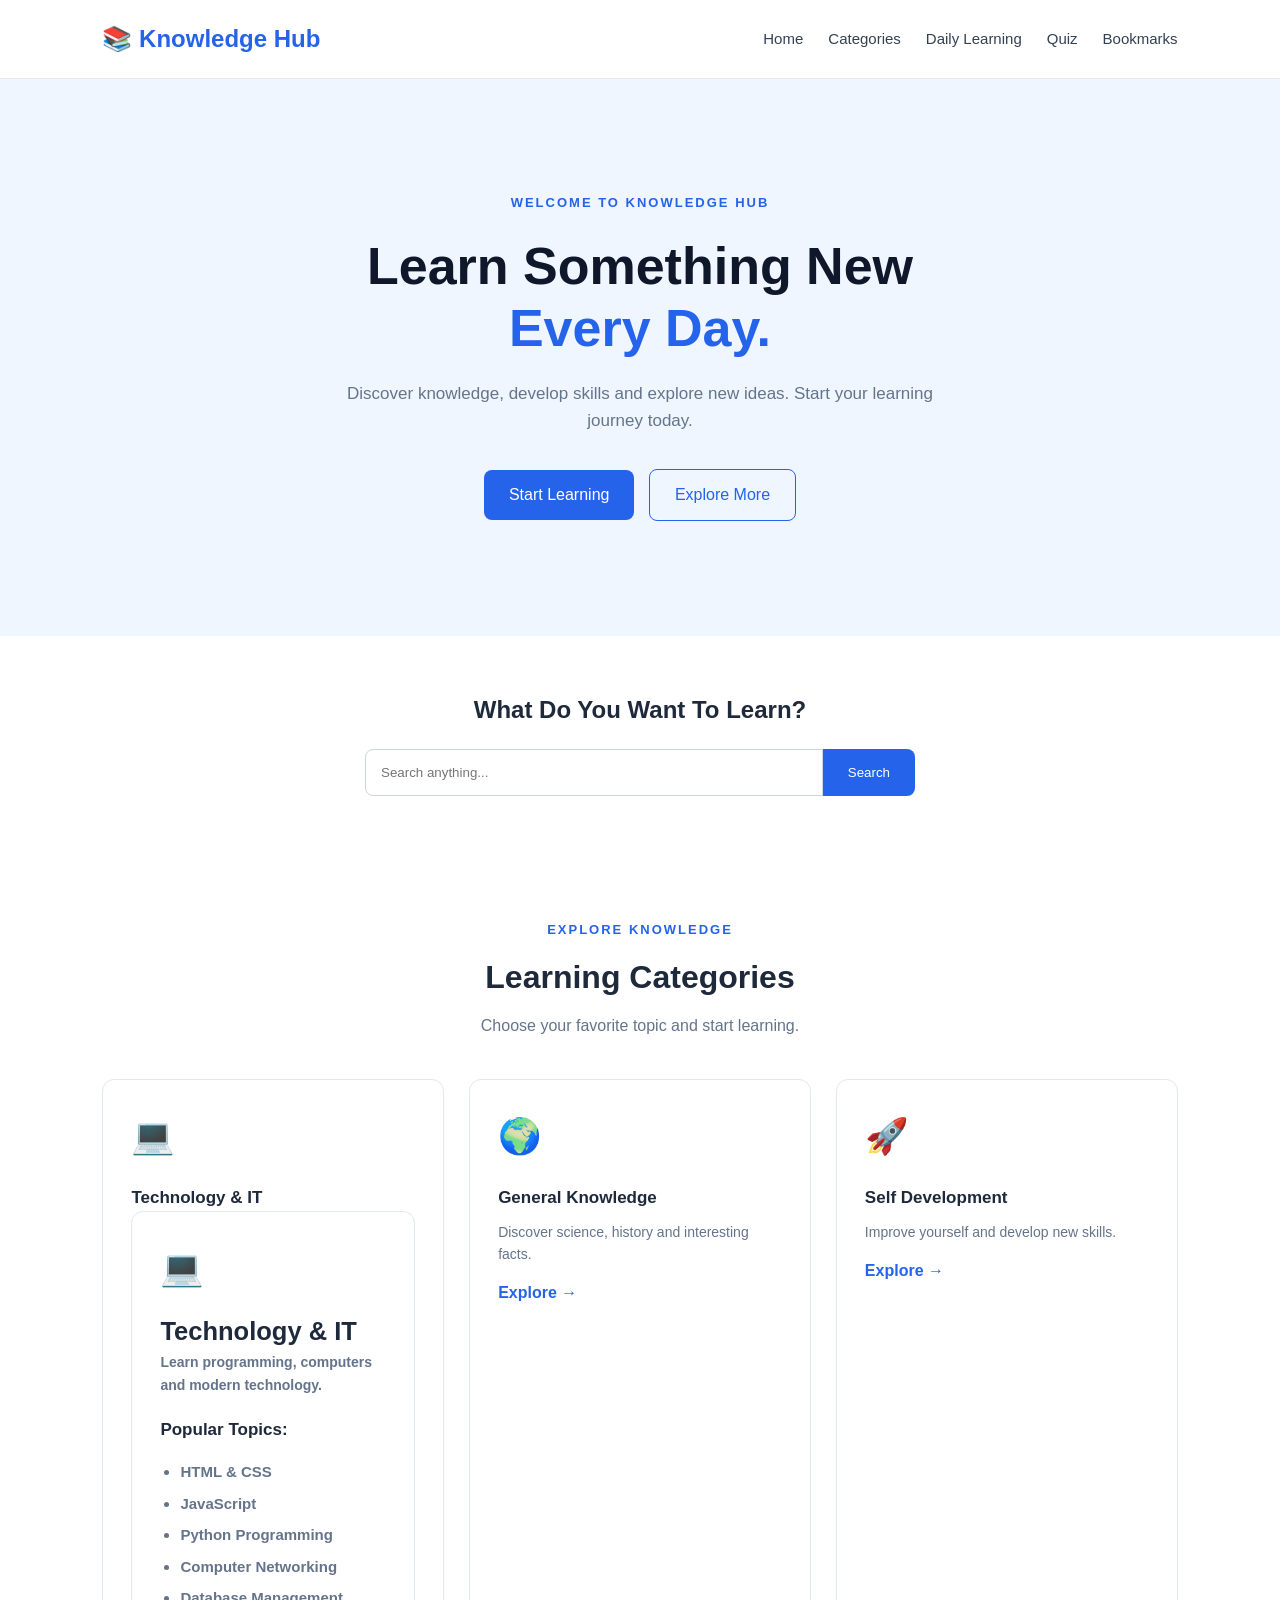
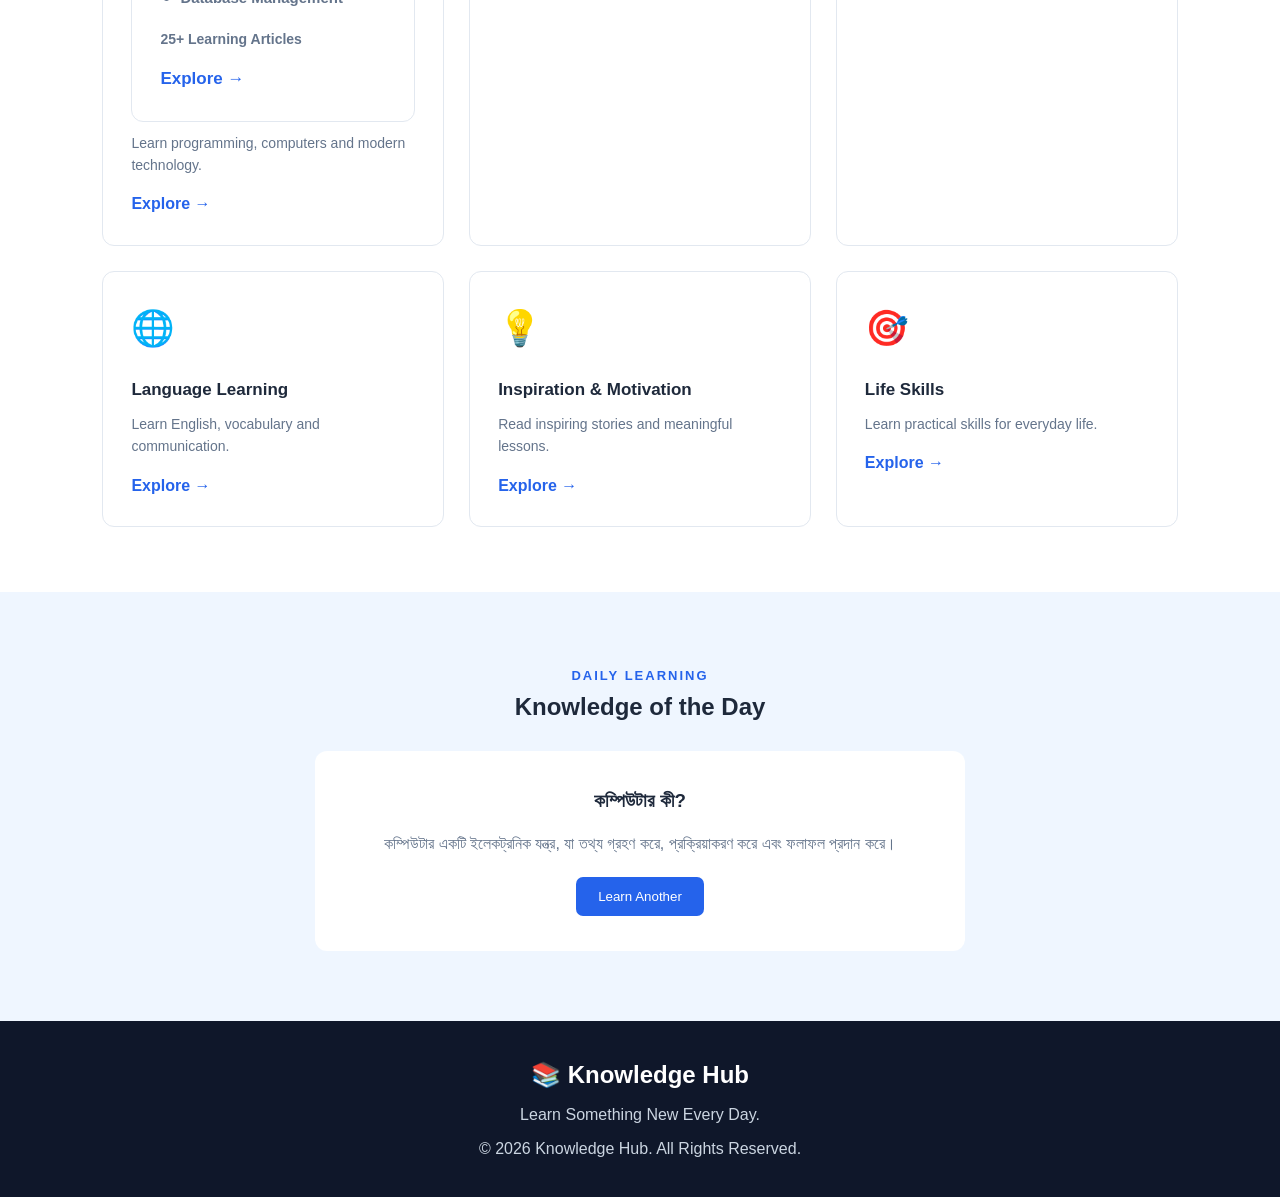
==== index.html @ b512ef6d "Knowledge Hub" ====
<!DOCTYPE html>
<html lang="bn">
<head>
    <meta charset="UTF-8">
    <meta name="viewport" content="width=device-width, initial-scale=1.0">
    <title>Knowledge Hub - Learn Every Day</title>
    <link rel="stylesheet" href="style.css">
</head>
<body>

    <!-- Navigation -->
    <header>
        <nav class="navbar">
            <a href="index.html" class="logo">
                <span>📚</span> Knowledge Hub
            </a>

            <ul class="nav-links">
                <li><a href="index.html">Home</a></li>
                <li><a href="#categories">Categories</a></li>
                <li><a href="#daily">Daily Learning</a></li>
                <li><a href="quiz.html">Quiz</a></li>
                <li><a href="pages/bookmarks.html">Bookmarks</a></li>
            </ul>
        </nav>
    </header>

    <!-- Hero Section -->
    <section class="hero">
        <div class="hero-content">
            <span class="tag">WELCOME TO KNOWLEDGE HUB</span>

            <h1>
                Learn Something New
                <span>Every Day.</span>
            </h1>

            <p>
                Discover knowledge, develop skills and explore
                new ideas. Start your learning journey today.
            </p>

            <div class="hero-buttons">
                <a href="#categories" class="btn primary">
                    Start Learning
                </a>

                <a href="#daily" class="btn secondary">
                    Explore More
                </a>
            </div>
        </div>
    </section>

    <!-- Search Section -->
    <section class="search-section">
        <h2>What Do You Want To Learn?</h2>

        <div class="search-box">
            <input
                type="text"
                id="searchInput"
                placeholder="Search anything..."
            >
            <button onclick="searchContent()">Search</button>
        </div>

        <p id="searchMessage"></p>
    </section>

    <!-- Categories -->
    <section class="categories section" id="categories">

        <div class="section-heading">
            <span>EXPLORE KNOWLEDGE</span>
            <h2>Learning Categories</h2>
            <p>Choose your favorite topic and start learning.</p>
        </div>

        <div class="category-grid">

            <div class="category-card" data-search="technology it programming computer">
                <div class="category-icon">💻</div>
                <h3>
                    Technology & IT

<div class="category-card" data-search="technology it programming computer">

    <div class="category-icon">💻</div>

    <h2>Technology & IT</h2>

    <p>
        Learn programming, computers and modern technology.
    </p>

    <h3>Popular Topics:</h3>

    <ul class="topic-list">
        <li>HTML & CSS</li>
        <li>JavaScript</li>
        <li>Python Programming</li>
        <li>Computer Networking</li>
        <li>Database Management</li>
    </ul>

    <p class="article-count">
        25+ Learning Articles
    </p>

    <a href="html-css.html">
        Explore →
    </a>

</div>


                </h3>
                <p>Learn programming, computers and modern technology.</p>
                <a href="pages/categories.html?category=technology">Explore →</a>
            </div>

            <div class="category-card" data-search="general knowledge science history">
                <div class="category-icon">🌍</div>
                <h3>General Knowledge</h3>
                <p>Discover science, history and interesting facts.</p>
                <a href="pages/categories.html?category=general">Explore →</a>
            </div>

            <div class="category-card" data-search="self development skills success">
                <div class="category-icon">🚀</div>
                <h3>Self Development</h3>
                <p>Improve yourself and develop new skills.</p>
                <a href="pages/categories.html?category=self">Explore →</a>
            </div>

            <div class="category-card" data-search="language english grammar vocabulary">
                <div class="category-icon">🌐</div>
                <h3>Language Learning</h3>
                <p>Learn English, vocabulary and communication.</p>
                <a href="pages/categories.html?category=language">Explore →</a>
            </div>

            <div class="category-card" data-search="inspiration motivation stories">
                <div class="category-icon">💡</div>
                <h3>Inspiration & Motivation</h3>
                <p>Read inspiring stories and meaningful lessons.</p>
                <a href="pages/categories.html?category=inspiration">Explore →</a>
            </div>

            <div class="category-card" data-search="life skills career business">
                <div class="category-icon">🎯</div>
                <h3>Life Skills</h3>
                <p>Learn practical skills for everyday life.</p>
                <a href="pages/categories.html?category=life">Explore →</a>
            </div>

        </div>
    </section>

    <!-- Daily Learning -->
    <section class="daily-section" id="daily">
        <div class="daily-content">
            <span>DAILY LEARNING</span>
            <h2>Knowledge of the Day</h2>

            <div class="daily-card">
                <h3 id="dailyTitle">আজকের শিক্ষণীয় বিষয়</h3>
                <p id="dailyText">
                    প্রতিদিন নতুন কিছু শেখা আমাদের জ্ঞান ও দক্ষতা
                    বৃদ্ধিতে সাহায্য করে।
                </p>
                <button onclick="newLearning()">Learn Another</button>
            </div>
        </div>
    </section>

    <!-- Footer -->
    <footer>
        <h2>📚 Knowledge Hub</h2>
        <p>Learn Something New Every Day.</p>
        <p>© 2026 Knowledge Hub. All Rights Reserved.</p>
    </footer>

    <script src="script.js"></script>

</body>
</html>
---- style.css ----
/* Basic Setup */
* {
    margin: 0;
    padding: 0;
    box-sizing: border-box;
}

html {
    scroll-behavior: smooth;
}

body {
    font-family: Arial, sans-serif;
    background: #ffffff;
    color: #1e293b;
    line-height: 1.6;
}

/* Navigation */
.navbar {
    display: flex;
    justify-content: space-between;
    align-items: center;
    padding: 20px 8%;
    background: #ffffff;
    border-bottom: 1px solid #e5e7eb;
}

.logo {
    font-size: 24px;
    font-weight: bold;
    color: #2563eb;
    text-decoration: none;
}

.nav-links {
    display: flex;
    list-style: none;
    gap: 25px;
}

.nav-links a {
    text-decoration: none;
    color: #334155;
    font-size: 15px;
}

.nav-links a:hover {
    color: #2563eb;
}

/* Hero */
.hero {
    padding: 110px 8%;
    background: #eff6ff;
    text-align: center;
}

.tag,
.section-heading span,
.daily-content > span {
    color: #2563eb;
    font-weight: bold;
    letter-spacing: 2px;
    font-size: 13px;
}

.hero h1 {
    font-size: 52px;
    line-height: 1.2;
    margin: 20px 0;
    color: #0f172a;
}

.hero h1 span {
    display: block;
    color: #2563eb;
}

.hero p {
    max-width: 600px;
    margin: auto;
    color: #64748b;
    font-size: 17px;
}

.hero-buttons {
    margin-top: 30px;
}

.btn {
    display: inline-block;
    padding: 12px 25px;
    border-radius: 8px;
    text-decoration: none;
    margin: 5px;
}

.primary {
    background: #2563eb;
    color: white;
}

.secondary {
    border: 1px solid #2563eb;
    color: #2563eb;
}

/* Search */
.search-section {
    text-align: center;
    padding: 55px 15px;
}

.search-section h2 {
    margin-bottom: 20px;
}

.search-box {
    display: flex;
    max-width: 550px;
    margin: auto;
}

.search-box input {
    flex: 1;
    padding: 15px;
    border: 1px solid #cbd5e1;
    border-radius: 8px 0 0 8px;
    outline: none;
}

.search-box button {
    padding: 15px 25px;
    background: #2563eb;
    color: white;
    border: none;
    border-radius: 0 8px 8px 0;
    cursor: pointer;
}

/* Categories */
.section {
    padding: 65px 8%;
}

.section-heading {
    text-align: center;
    margin-bottom: 40px;
}

.section-heading h2 {
    font-size: 32px;
    margin: 10px 0;
}

.section-heading p {
    color: #64748b;
}

.category-grid {
    display: grid;
    grid-template-columns: repeat(3, 1fr);
    gap: 25px;
}

.category-card {
    padding: 28px;
    border: 1px solid #e2e8f0;
    border-radius: 12px;
    transition: 0.3s;
    background: white;
}

.category-card:hover {
    transform: translateY(-5px);
    box-shadow: 0 10px 25px rgba(0,0,0,0.07);
    border-color: #2563eb;
}

.category-icon {
    font-size: 35px;
    margin-bottom: 15px;
}

.category-card h3 {
    margin-bottom: 10px;
}

.category-card p {
    color: #64748b;
    font-size: 14px;
    margin-bottom: 15px;
}

.category-card a {
    color: #2563eb;
    font-weight: bold;
    text-decoration: none;
}

/* Daily Learning */
.daily-section {
    padding: 70px 8%;
    background: #eff6ff;
    text-align: center;
}

.daily-card {
    max-width: 650px;
    margin: 25px auto 0;
    padding: 35px;
    background: white;
    border-radius: 12px;
}

.daily-card h3 {
    margin-bottom: 15px;
}

.daily-card p {
    color: #64748b;
}

.daily-card button {
    margin-top: 20px;
    padding: 12px 22px;
    background: #2563eb;
    color: white;
    border: none;
    border-radius: 7px;
    cursor: pointer;
}

/* Footer */
footer {
    text-align: center;
    padding: 35px 15px;
    background: #0f172a;
    color: white;
}

footer p {
    color: #cbd5e1;
    margin-top: 8px;
}

/* Responsive Design */
@media (max-width: 768px) {

    .navbar {
        flex-direction: column;
        gap: 15px;
    }

    .nav-links {
        flex-wrap: wrap;
        justify-content: center;
        gap: 15px;
    }

    .hero {
        padding: 75px 5%;
    }

    .hero h1 {
        font-size: 36px;
    }

    .category-grid {
        grid-template-columns: repeat(2, 1fr);
    }
}

@media (max-width: 500px) {
    .category-grid {
        grid-template-columns: 1fr;
    }

    .hero h1 {
        font-size: 30px;
    }
}

.topic-list {
    margin: 15px 0;
    padding-left: 20px;
    color: #64748b;
    line-height: 1.9;
    font-size: 15px;
}

.topic-list li {
    margin-bottom: 3px;
}

.category-card h3 {
    font-size: 17px;
    margin-top: 20px;
    color: #1e293b;
}

.article-count {
    font-size: 14px;
    color: #2563eb;
    font-weight: 600;
    margin: 12px 0;
}

.category-card {
    transition: 0.3s ease;
}

.category-card:hover {
    transform: translateY(-5px);
    box-shadow: 0 10px 25px rgba(0,0,0,0.08);
}




.skill-details {
    max-width: 900px;
    margin: 50px auto;
    padding: 30px;
    line-height: 1.8;
    color: #334155;
}

.skill-details h1 {
    color: #2563eb;
    font-size: 35px;
    margin-bottom: 15px;
}

.skill-details h2 {
    color: #1e293b;
    margin-top: 25px;
}

.skill-details p {
    font-size: 17px;
    margin-top: 10px;
}

.skill-details li {
    margin: 8px 0;
}

.skill-details a {
    display: inline-block;
    margin-top: 25px;
    color: #2563eb;
    text-decoration: none;
    font-weight: bold;
}









.quiz-container {
    max-width: 800px;
    margin: 50px auto;
    padding: 30px;
}

.quiz-container h1 {
    color: #2563eb;
    text-align: center;
}

.quiz-container > p {
    text-align: center;
    color: #64748b;
    margin-bottom: 30px;
}

.question {
    background: #ffffff;
    border: 1px solid #e2e8f0;
    padding: 20px;
    margin-bottom: 20px;
    border-radius: 12px;
}

.question h3 {
    color: #1e293b;
    margin-bottom: 15px;
}

.question label {
    display: block;
    margin: 12px 0;
    color: #475569;
    cursor: pointer;
}

.quiz-container button {
    background: #2563eb;
    color: white;
    border: none;
    padding: 12px 25px;
    border-radius: 8px;
    cursor: pointer;
    font-size: 16px;
}

#result {
    margin-top: 25px;
    color: #16a34a;
}
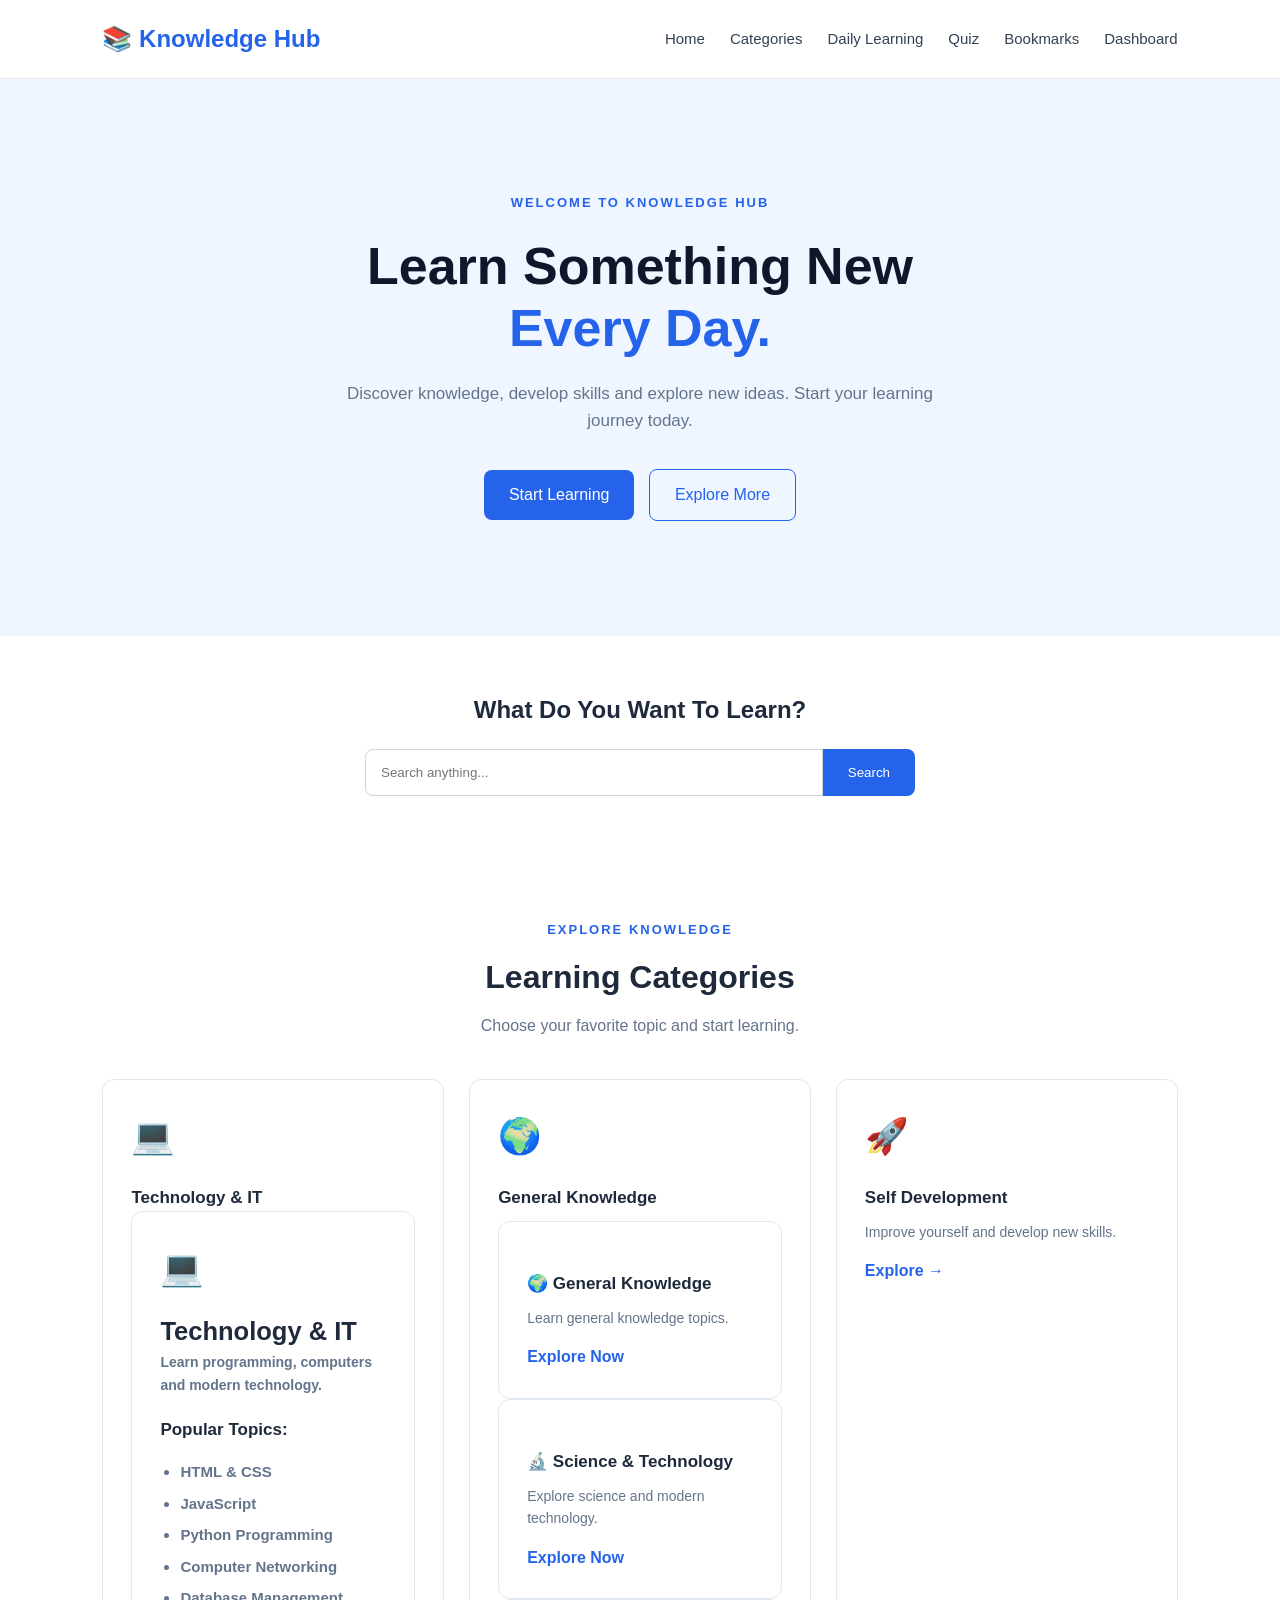
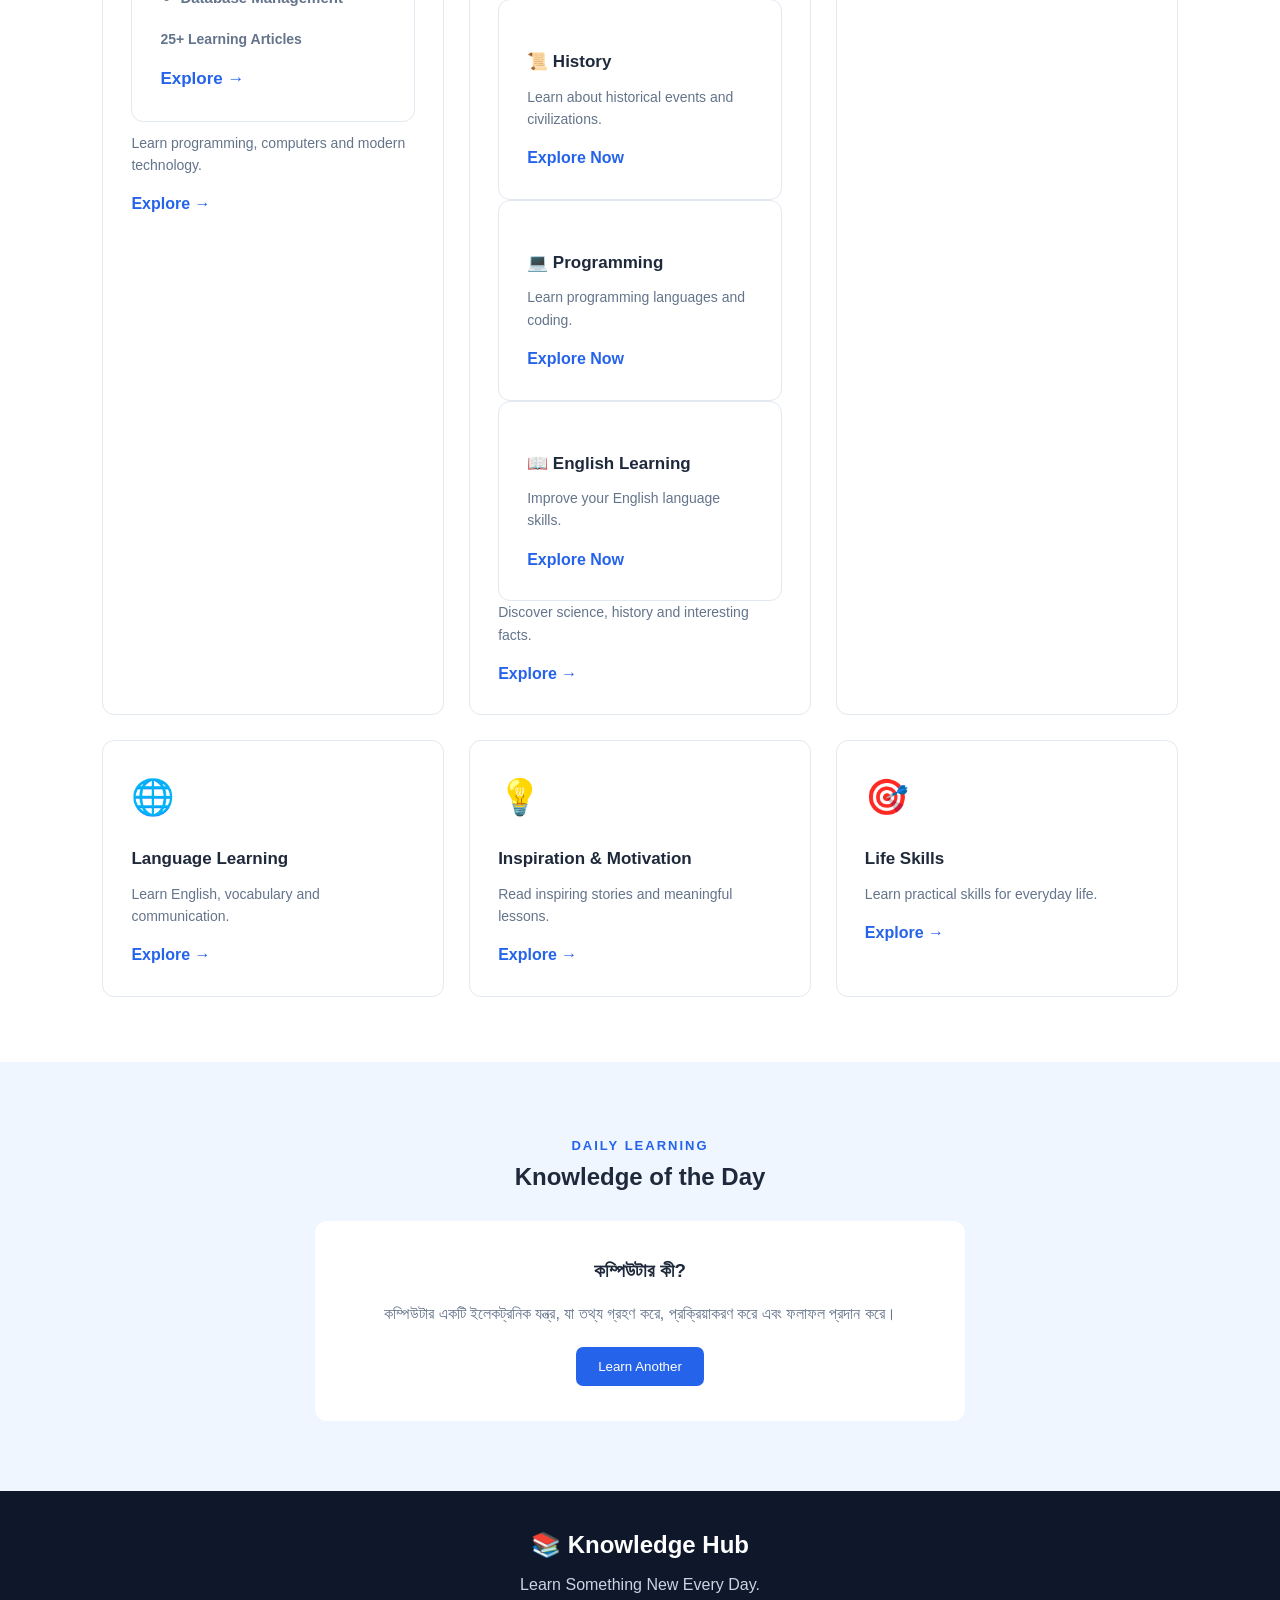
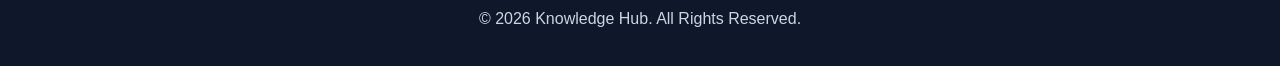
==== commit 480e2440: "Update Knowledge Hub" ====
--- a/index.html
+++ b/index.html
@@ -22,6 +22,7 @@
                 <li><a href="#daily">Daily Learning</a></li>
                 <li><a href="quiz.html">Quiz</a></li>
                 <li><a href="pages/bookmarks.html">Bookmarks</a></li>
+                <li><a href="dashboard.html"> Dashboard</a></li>
             </ul>
         </nav>
     </header>
@@ -124,6 +125,42 @@
             <div class="category-card" data-search="general knowledge science history">
                 <div class="category-icon">🌍</div>
                 <h3>General Knowledge</h3>
+
+<!-- General Knowledge -->
+<div class="category-card">
+    <h3>🌍 General Knowledge</h3>
+    <p>Learn general knowledge topics.</p>
+    <a href="general-knowledge.html">Explore Now</a>
+</div>
+
+<!-- Science & Technology -->
+<div class="category-card">
+    <h3>🔬 Science & Technology</h3>
+    <p>Explore science and modern technology.</p>
+    <a href="science-technology.html">Explore Now</a>
+</div>
+
+<!-- History -->
+<div class="category-card">
+    <h3>📜 History</h3>
+    <p>Learn about historical events and civilizations.</p>
+    <a href="history.html">Explore Now</a>
+</div>
+
+<!-- Programming -->
+<div class="category-card">
+    <h3>💻 Programming</h3>
+    <p>Learn programming languages and coding.</p>
+    <a href="programming.html">Explore Now</a>
+</div>
+
+<!-- English Learning -->
+<div class="category-card">
+    <h3>📖 English Learning</h3>
+    <p>Improve your English language skills.</p>
+    <a href="english-learning.html">Explore Now</a>
+</div>
+
                 <p>Discover science, history and interesting facts.</p>
                 <a href="pages/categories.html?category=general">Explore →</a>
             </div>
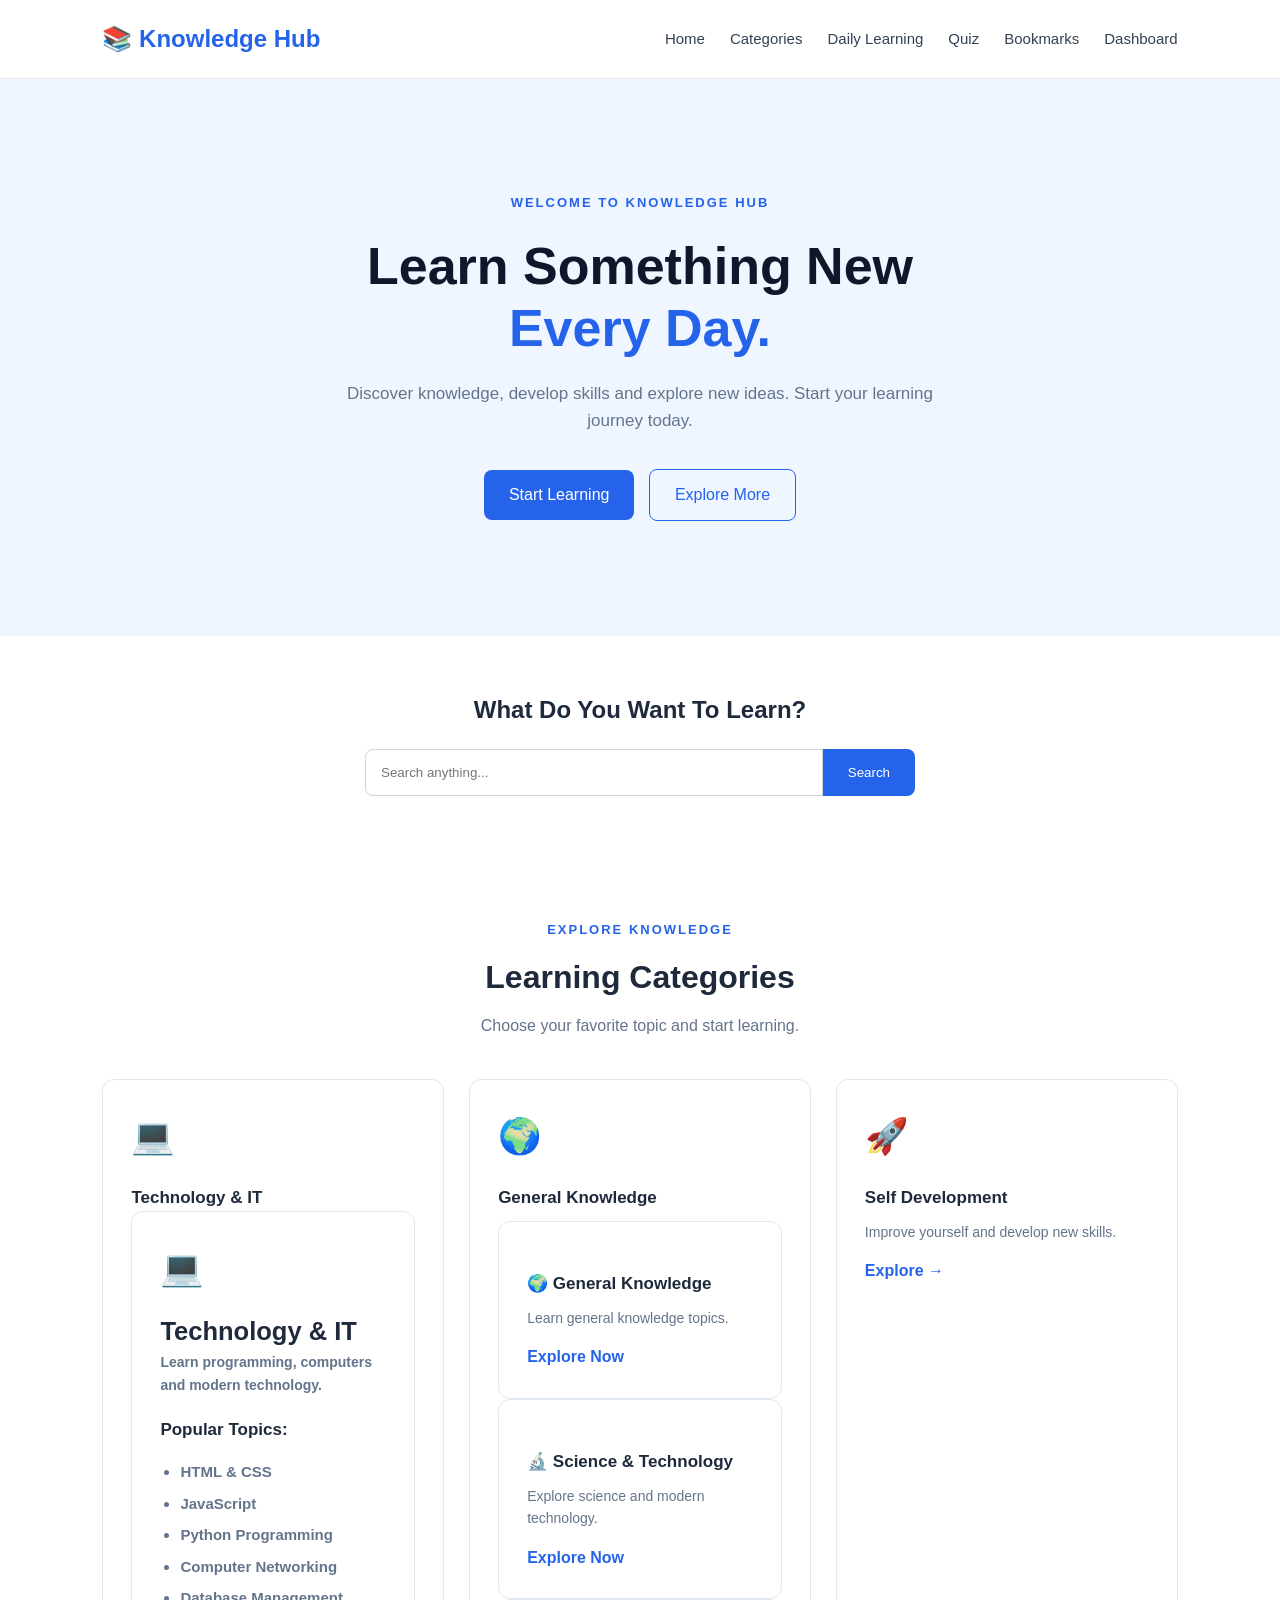
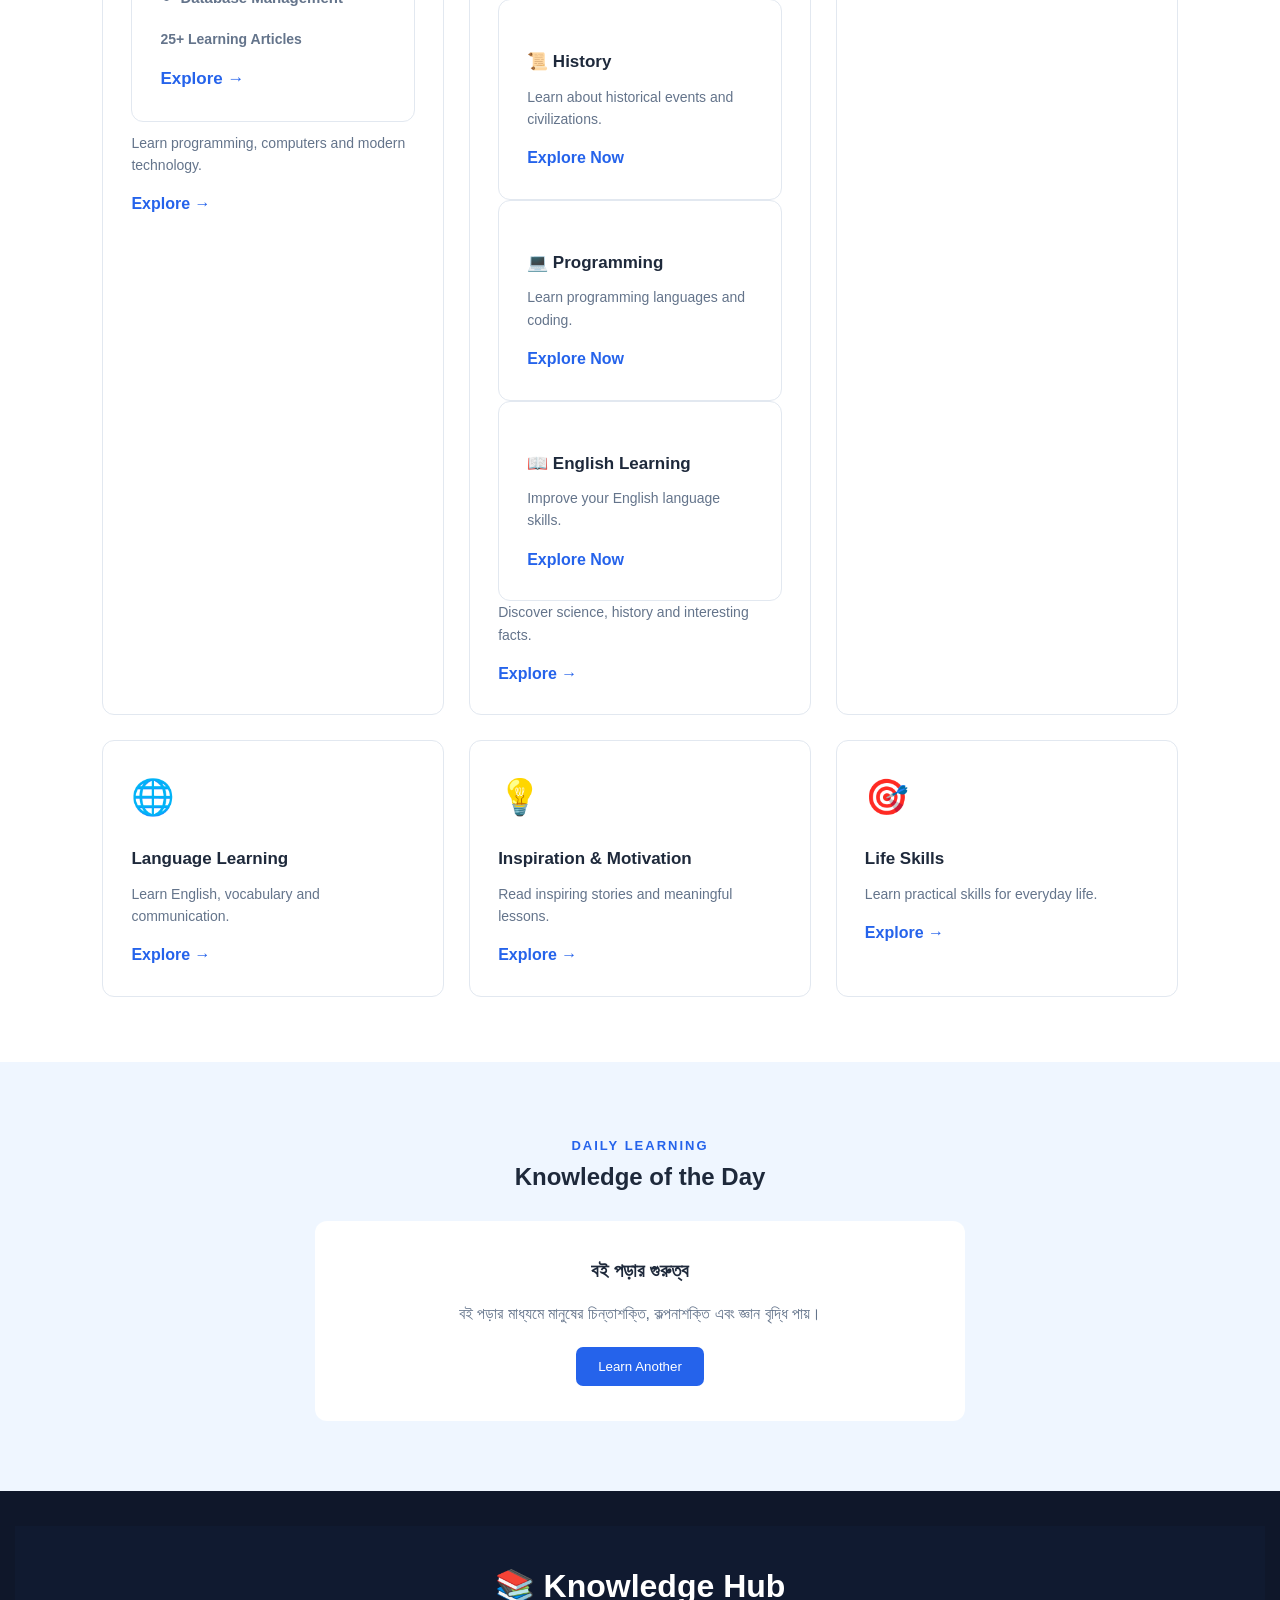
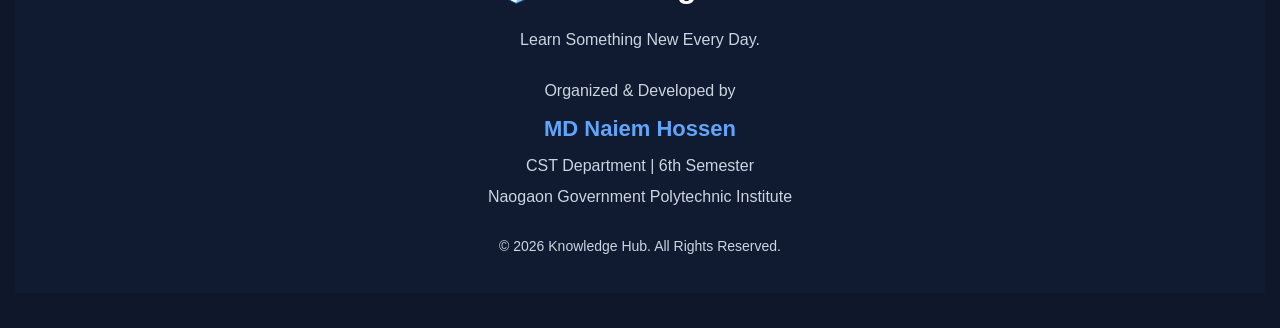
==== commit 2625ba66: "Update knowledge Hub Footer" ====
--- a/index.html
+++ b/index.html
@@ -215,9 +215,23 @@
 
     <!-- Footer -->
     <footer>
-        <h2>📚 Knowledge Hub</h2>
-        <p>Learn Something New Every Day.</p>
-        <p>© 2026 Knowledge Hub. All Rights Reserved.</p>
+        
+<footer class="footer">
+    <h2>📚 Knowledge Hub</h2>
+    <p>Learn Something New Every Day.</p>
+
+    <div class="creator-info">
+        <p>Organized & Developed by</p>
+        <h3>MD Naiem Hossen</h3>
+        <p>CST Department | 6th Semester</p>
+        <p>Naogaon Government Polytechnic Institute</p>
+    </div>
+
+    <p class="copyright">
+        © 2026 Knowledge Hub. All Rights Reserved.
+    </p>
+</footer>
+
     </footer>
 
     <script src="script.js"></script>
--- a/style.css
+++ b/style.css
@@ -415,3 +415,42 @@
     margin-top: 25px;
     color: #16a34a;
 }
+
+
+
+
+
+/*footer*/
+
+.footer {
+    background: #101a30;
+    color: #fff;
+    text-align: center;
+    padding: 35px 15px;
+}
+
+.footer h2 {
+    font-size: 32px;
+    margin-bottom: 15px;
+}
+
+.creator-info {
+    margin: 25px 0;
+    line-height: 1.7;
+}
+
+.creator-info h3 {
+    color: #60a5fa;
+    font-size: 22px;
+    margin: 5px 0;
+}
+
+.creator-info p {
+    margin: 4px 0;
+}
+
+.copyright {
+    margin-top: 25px;
+    font-size: 14px;
+    color: #cbd5e1;
+}
